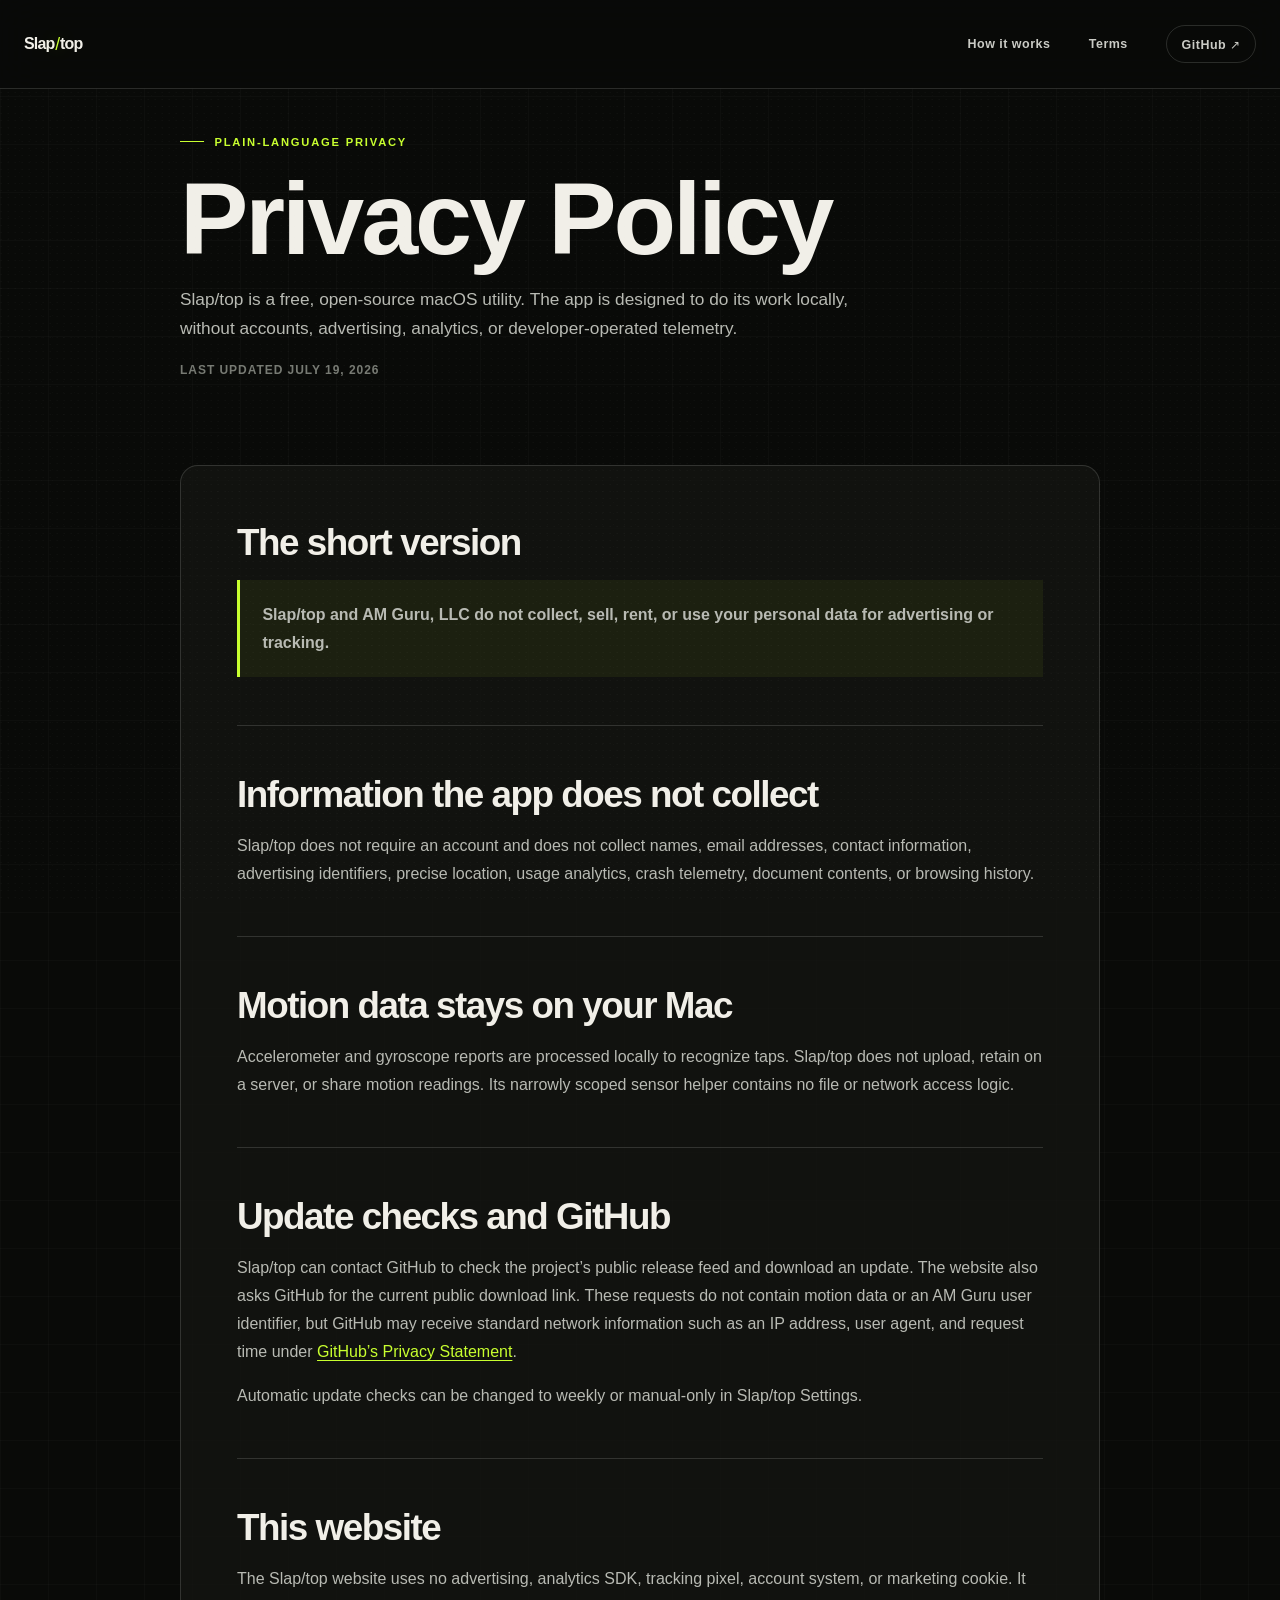
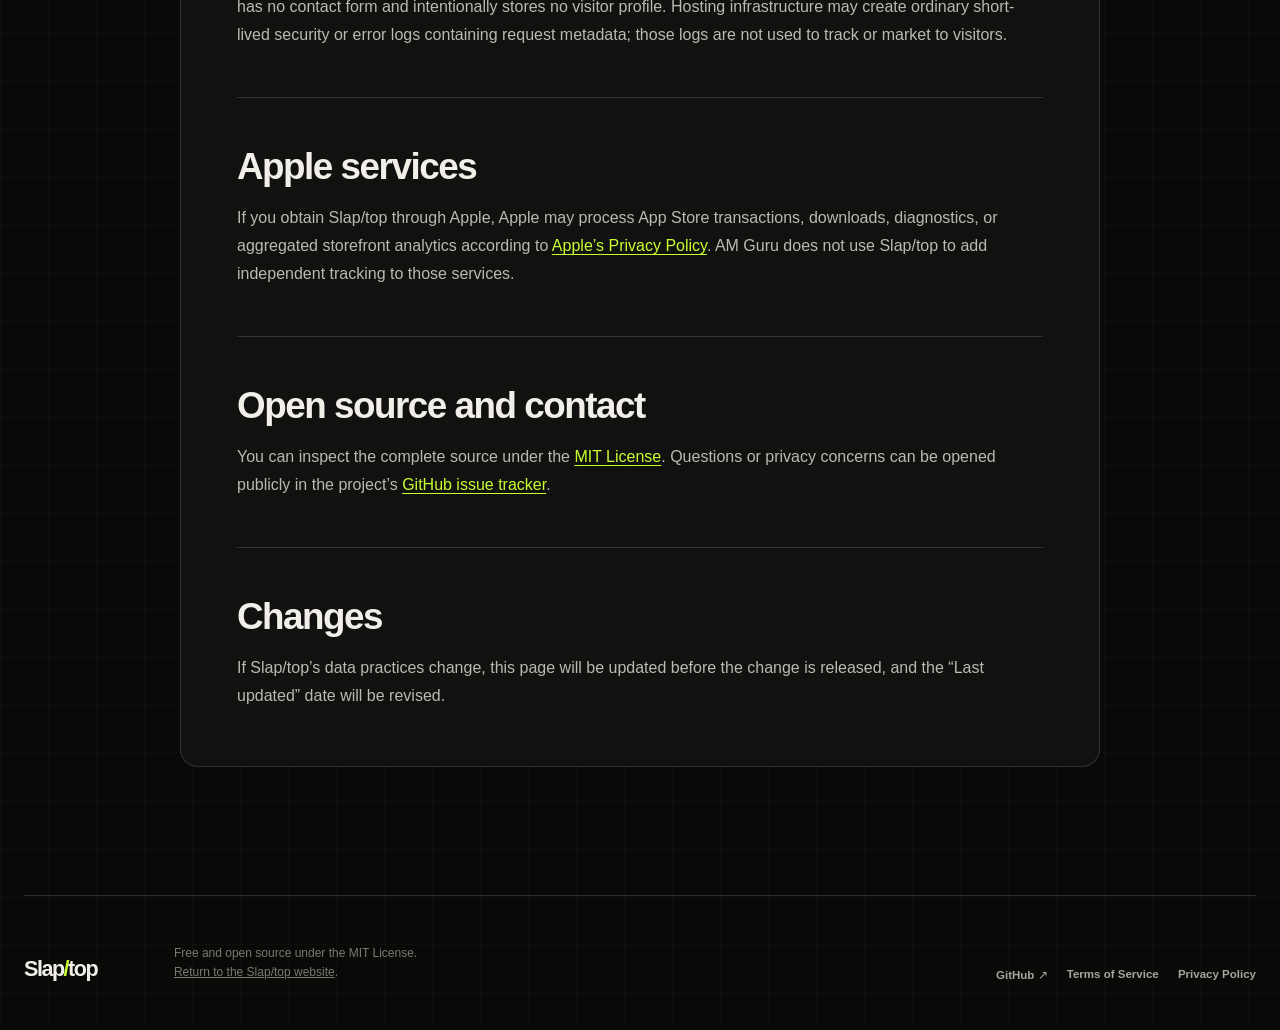
==== website/privacy.html @ 5465f026 "Prepare customizable controls and App Store QA release Add configurable Mission Control key bindings" ====
<!doctype html>
<html lang="en">
<head>
  <meta charset="utf-8">
  <meta name="viewport" content="width=device-width, initial-scale=1, viewport-fit=cover">
  <meta name="theme-color" content="#090a08">
  <meta name="description" content="Privacy Policy for the free, open-source Slap/top macOS app and website.">
  <title>Privacy Policy — Slap/top</title>
  <link rel="stylesheet" href="styles.css?v=20260719-1">
</head>
<body>
  <a class="skip-link" href="#main">Skip to content</a>
  <div class="ambient ambient-one" aria-hidden="true"></div>
  <div class="ambient ambient-two" aria-hidden="true"></div>

  <header class="site-header">
    <div class="site-header-inner">
      <a class="wordmark" href="index.html" aria-label="Slap/top home">
        <span>Slap</span><b aria-hidden="true">/</b><span>top</span>
      </a>
      <nav aria-label="Primary navigation">
        <a href="index.html#how">How it works</a>
        <a href="terms.html">Terms</a>
        <a class="nav-github" href="https://github.com/AM-Guru/Slaptop" target="_blank" rel="noopener noreferrer">GitHub <span aria-hidden="true">↗</span></a>
      </nav>
    </div>
  </header>

  <main class="legal-main" id="main">
    <div class="legal-shell">
      <header class="legal-header">
        <span class="eyebrow">Plain-language privacy</span>
        <h1>Privacy Policy</h1>
        <p>Slap/top is a free, open-source macOS utility. The app is designed to do its work locally, without accounts, advertising, analytics, or developer-operated telemetry.</p>
        <span class="legal-updated">Last updated July 19, 2026</span>
      </header>

      <article class="legal-card">
        <section>
          <h2>The short version</h2>
          <p class="legal-callout"><strong>Slap/top and AM Guru, LLC do not collect, sell, rent, or use your personal data for advertising or tracking.</strong></p>
        </section>

        <section>
          <h2>Information the app does not collect</h2>
          <p>Slap/top does not require an account and does not collect names, email addresses, contact information, advertising identifiers, precise location, usage analytics, crash telemetry, document contents, or browsing history.</p>
        </section>

        <section>
          <h2>Motion data stays on your Mac</h2>
          <p>Accelerometer and gyroscope reports are processed locally to recognize taps. Slap/top does not upload, retain on a server, or share motion readings. Its narrowly scoped sensor helper contains no file or network access logic.</p>
        </section>

        <section>
          <h2>Update checks and GitHub</h2>
          <p>Slap/top can contact GitHub to check the project’s public release feed and download an update. The website also asks GitHub for the current public download link. These requests do not contain motion data or an AM Guru user identifier, but GitHub may receive standard network information such as an IP address, user agent, and request time under <a href="https://docs.github.com/en/site-policy/privacy-policies/github-general-privacy-statement" target="_blank" rel="noopener noreferrer">GitHub’s Privacy Statement</a>.</p>
          <p>Automatic update checks can be changed to weekly or manual-only in Slap/top Settings.</p>
        </section>

        <section>
          <h2>This website</h2>
          <p>The Slap/top website uses no advertising, analytics SDK, tracking pixel, account system, or marketing cookie. It has no contact form and intentionally stores no visitor profile. Hosting infrastructure may create ordinary short-lived security or error logs containing request metadata; those logs are not used to track or market to visitors.</p>
        </section>

        <section>
          <h2>Apple services</h2>
          <p>If you obtain Slap/top through Apple, Apple may process App Store transactions, downloads, diagnostics, or aggregated storefront analytics according to <a href="https://www.apple.com/legal/privacy/" target="_blank" rel="noopener noreferrer">Apple’s Privacy Policy</a>. AM Guru does not use Slap/top to add independent tracking to those services.</p>
        </section>

        <section>
          <h2>Open source and contact</h2>
          <p>You can inspect the complete source under the <a href="https://github.com/AM-Guru/Slaptop/blob/main/LICENSE" target="_blank" rel="noopener noreferrer">MIT License</a>. Questions or privacy concerns can be opened publicly in the project’s <a href="https://github.com/AM-Guru/Slaptop/issues" target="_blank" rel="noopener noreferrer">GitHub issue tracker</a>.</p>
        </section>

        <section>
          <h2>Changes</h2>
          <p>If Slap/top’s data practices change, this page will be updated before the change is released, and the “Last updated” date will be revised.</p>
        </section>
      </article>
    </div>
  </main>

  <footer>
    <div class="footer-wordmark">Slap<span>/</span>top</div>
    <p>Free and open source under the MIT License.<br><a href="index.html">Return to the Slap/top website</a>.</p>
    <div class="footer-links">
      <a href="https://github.com/AM-Guru/Slaptop" target="_blank" rel="noopener noreferrer">GitHub ↗</a>
      <a href="terms.html">Terms of Service</a>
      <a href="privacy.html" aria-current="page">Privacy Policy</a>
    </div>
  </footer>
</body>
</html>
---- website/styles.css ----
:root {
  --ink: #090a08;
  --paper: #f1efe8;
  --muted: #a3a59d;
  --line: rgba(241, 239, 232, 0.15);
  --acid: #c8ff2f;
  --violet: #8d68ff;
  --orange: #ff7548;
  --blue: #527dff;
  --max: 1240px;
  color-scheme: dark;
  font-family: Inter, ui-sans-serif, -apple-system, BlinkMacSystemFont, "Segoe UI", sans-serif;
  font-synthesis: none;
  background: var(--ink);
  color: var(--paper);
}

* {
  box-sizing: border-box;
}

html {
  width: 100%;
  max-width: 100%;
  overflow-x: hidden;
  overflow-x: clip;
  overscroll-behavior-x: none;
  scroll-behavior: auto;
  scroll-padding-top: 7rem;
  touch-action: pan-y;
  -webkit-text-size-adjust: 100%;
  text-size-adjust: 100%;
}

body {
  position: relative;
  width: 100%;
  max-width: 100%;
  min-width: 0;
  margin: 0;
  overflow-x: hidden;
  overflow-x: clip;
  overscroll-behavior-x: none;
  touch-action: pan-y;
  background:
    linear-gradient(rgba(255,255,255,0.021) 1px, transparent 1px),
    linear-gradient(90deg, rgba(255,255,255,0.021) 1px, transparent 1px),
    var(--ink);
  background-size: 48px 48px;
  color: var(--paper);
}

body::before {
  position: fixed;
  z-index: 20;
  inset: 0;
  pointer-events: none;
  content: "";
  opacity: 0.18;
  background-image:
    radial-gradient(circle at 15% 25%, rgba(255,255,255,0.16) 0 0.5px, transparent 0.8px),
    radial-gradient(circle at 75% 65%, rgba(255,255,255,0.12) 0 0.45px, transparent 0.75px);
  background-size: 7px 7px, 11px 11px;
}

a {
  color: inherit;
}

button,
a {
  -webkit-tap-highlight-color: transparent;
  touch-action: manipulation;
}

button {
  font: inherit;
}

.skip-link {
  position: fixed;
  z-index: 100;
  top: 1rem;
  left: 1rem;
  padding: 0.7rem 1rem;
  transform: translateY(-200%);
  background: var(--acid);
  color: var(--ink);
  font-weight: 800;
}

.skip-link:focus {
  transform: translateY(0);
}

.ambient {
  position: fixed;
  z-index: -1;
  width: 44rem;
  height: 44rem;
  border-radius: 50%;
  filter: blur(120px);
  opacity: 0.13;
  pointer-events: none;
}

.ambient-one {
  top: -20rem;
  right: -13rem;
  background: var(--violet);
}

.ambient-two {
  bottom: 5rem;
  left: -24rem;
  background: var(--acid);
}

.site-header {
  position: fixed;
  z-index: 50;
  inset: 0 0 auto;
  width: 100%;
  margin: 0;
  border-bottom: 1px solid var(--line);
  background: rgba(9, 10, 8, 0.88);
  -webkit-backdrop-filter: blur(22px) saturate(145%);
  backdrop-filter: blur(22px) saturate(145%);
}

main {
  width: 100%;
  max-width: 100%;
  overflow-x: hidden;
  overflow-x: clip;
  padding-top: 88px;
}

.site-header-inner {
  width: min(calc(100% - 48px), var(--max));
  height: 88px;
  margin: 0 auto;
  display: flex;
  align-items: center;
  justify-content: space-between;
}

.wordmark {
  display: inline-flex;
  align-items: center;
  gap: 0;
  color: var(--paper);
  font-size: 1rem;
  font-weight: 900;
  letter-spacing: -0.05em;
  text-decoration: none;
}

.wordmark b {
  margin: 0 0.04em;
  color: var(--acid);
  font-size: 1.1em;
  font-weight: 500;
  text-shadow: 0 0 18px rgba(200, 255, 47, 0.48);
}

nav {
  display: flex;
  align-items: center;
  gap: clamp(1.2rem, 3vw, 2.6rem);
}

nav a {
  color: #cacbc5;
  font-size: 0.78rem;
  font-weight: 700;
  letter-spacing: 0.04em;
  text-decoration: none;
  transition: color 180ms ease;
}

nav a:hover,
nav a:focus-visible {
  color: var(--paper);
}

.nav-github {
  padding: 0.66rem 0.9rem;
  border: 1px solid var(--line);
  border-radius: 999px;
}

.nav-download {
  padding: 0.7rem 0.95rem;
  border-radius: 999px;
  background: var(--acid);
  color: var(--ink);
  box-shadow: 0 0 24px rgba(200, 255, 47, 0.12);
}

nav a.nav-download:hover,
nav a.nav-download:focus-visible {
  background: #d7ff68;
  color: var(--ink);
}

.hero {
  position: relative;
  width: min(calc(100% - 48px), var(--max));
  min-height: 760px;
  margin: 0 auto;
  display: grid;
  align-items: center;
  grid-template-columns: minmax(0, 1fr) 32%;
  padding: 7.5rem 0 8.5rem;
}

.hero-copy {
  position: relative;
  z-index: 2;
}

.eyebrow,
.section-number {
  display: inline-flex;
  align-items: center;
  gap: 0.65rem;
  color: var(--acid);
  font-size: 0.7rem;
  font-weight: 850;
  letter-spacing: 0.16em;
  text-transform: uppercase;
}

.eyebrow::before {
  width: 1.5rem;
  height: 1px;
  content: "";
  background: currentColor;
}

h1,
h2,
h3,
p {
  margin-top: 0;
}

h1 {
  max-width: 980px;
  margin: 1.5rem 0 2rem;
  font-size: clamp(4.2rem, 8.5vw, 8.4rem);
  font-weight: 900;
  font-kerning: normal;
  line-height: 0.92;
  letter-spacing: -0.03em;
  text-rendering: optimizeLegibility;
}

h1 span {
  display: inline-block;
  color: var(--acid);
  -webkit-text-stroke: 0;
}

.hero-lede {
  max-width: 660px;
  color: #b8bab3;
  font-size: clamp(1.08rem, 2vw, 1.35rem);
  line-height: 1.65;
}

.hero-actions {
  margin-top: 2.2rem;
  display: flex;
  flex-wrap: wrap;
  gap: 0.8rem;
}

.button {
  min-height: 52px;
  display: inline-flex;
  align-items: center;
  justify-content: center;
  gap: 1.1rem;
  padding: 0.9rem 1.2rem;
  border: 1px solid transparent;
  border-radius: 4px;
  font-size: 0.84rem;
  font-weight: 800;
  text-decoration: none;
  transition: transform 180ms ease, background 180ms ease, color 180ms ease, border-color 180ms ease;
}

.button:hover,
.button:focus-visible {
  transform: translateY(-2px);
}

.button-primary {
  background: var(--acid);
  color: var(--ink);
}

.button-primary:hover,
.button-primary:focus-visible {
  background: #d7ff68;
}

.button-secondary {
  border-color: var(--line);
  color: var(--paper);
}

.button-download {
  border-color: rgba(141, 104, 255, 0.78);
  background: var(--violet);
  color: #fff;
  box-shadow: 0 14px 36px rgba(82, 46, 180, 0.22);
}

.button-download:hover,
.button-download:focus-visible {
  border-color: #a98fff;
  background: #9d7cff;
}

.button-secondary:hover,
.button-secondary:focus-visible {
  border-color: rgba(241, 239, 232, 0.45);
  background: rgba(255,255,255,0.05);
}

.hero-meta {
  margin-top: 3.3rem;
  display: flex;
  flex-wrap: wrap;
  gap: 0.5rem;
}

.hero-meta span {
  padding: 0.48rem 0.7rem;
  border: 1px solid var(--line);
  border-radius: 999px;
  color: #8f918a;
  font-size: 0.66rem;
  font-weight: 750;
  letter-spacing: 0.07em;
  text-transform: uppercase;
}

.hero-orbit {
  position: relative;
  aspect-ratio: 1;
  width: min(34vw, 420px);
  justify-self: end;
}

.orbit-ring,
.hero-orbit::before,
.hero-orbit::after {
  position: absolute;
  inset: 9%;
  border: 1px solid rgba(200, 255, 47, 0.32);
  border-radius: 50%;
  content: "";
}

.hero-orbit::before {
  inset: 25%;
  border-color: rgba(141, 104, 255, 0.36);
}

.hero-orbit::after {
  inset: 38%;
  border: 0;
  background: var(--acid);
  box-shadow: 0 0 80px rgba(200, 255, 47, 0.28);
  animation: orbit-pulse 3.6s ease-in-out infinite;
}

.orbit-ring {
  animation: orbit-spin 14s linear infinite;
}

.orbit-ring::before,
.orbit-ring::after {
  position: absolute;
  width: 1rem;
  height: 1rem;
  border-radius: 50%;
  content: "";
  background: var(--paper);
}

.orbit-ring::before {
  top: 7%;
  left: 19%;
}

.orbit-ring::after {
  right: -0.45rem;
  bottom: 42%;
  background: var(--violet);
}

.orbit-label {
  position: absolute;
  z-index: 2;
  padding: 0.45rem 0.65rem;
  border: 1px solid rgba(255,255,255,0.19);
  background: rgba(9, 10, 8, 0.8);
  color: var(--paper);
  font-size: 0.62rem;
  font-weight: 900;
  letter-spacing: 0.14em;
}

.orbit-label-one { top: 12%; left: 0; transform: rotate(-8deg); }
.orbit-label-two { top: 48%; right: -3%; transform: rotate(7deg); }
.orbit-label-three { bottom: 12%; left: 9%; transform: rotate(4deg); }

@keyframes orbit-spin {
  to { transform: rotate(360deg); }
}

@keyframes orbit-pulse {
  0%, 100% { transform: scale(0.9); }
  50% { transform: scale(1.08); }
}

.kinetic-strip {
  overflow: hidden;
  border-block: 1px solid var(--line);
  background: var(--acid);
  color: var(--ink);
  transform: rotate(-1deg) scale(1.015);
}

.kinetic-track {
  width: max-content;
  display: flex;
  padding: 0.9rem 0;
  font-size: clamp(1rem, 2vw, 1.5rem);
  font-weight: 950;
  letter-spacing: -0.02em;
  animation: ticker 22s linear infinite;
  will-change: transform;
}

.kinetic-track > span {
  flex: 0 0 auto;
  white-space: nowrap;
}

.kinetic-track.is-managed {
  animation: none;
}

@keyframes ticker {
  to { transform: translateX(-50%); }
}

.demo-section,
.how-section,
.history-section,
.open-section {
  width: min(calc(100% - 48px), var(--max));
  margin: 0 auto;
  padding: 9rem 0;
}

.section-heading {
  max-width: 760px;
  margin-bottom: 4rem;
}

.section-heading h2,
.history-intro h2,
.open-card h2 {
  margin: 1.1rem 0 1.2rem;
  font-size: clamp(3rem, 6vw, 5.8rem);
  line-height: 0.93;
  letter-spacing: -0.065em;
}

.section-heading p,
.history-intro p {
  max-width: 650px;
  color: var(--muted);
  font-size: 1.12rem;
  line-height: 1.7;
}

.section-heading code {
  color: #d8dacd;
  font-family: ui-monospace, "SFMono-Regular", Menlo, Monaco, Consolas, monospace;
  font-size: 0.88em;
}

.demo-shell {
  position: relative;
  overflow: hidden;
  border: 1px solid rgba(241, 239, 232, 0.19);
  border-radius: 16px;
  background: #11120f;
  box-shadow: 0 50px 120px rgba(0,0,0,0.48);
}

.demo-shell::after {
  position: absolute;
  top: 0;
  left: 50%;
  width: 60%;
  height: 1px;
  transform: translateX(-50%);
  content: "";
  background: linear-gradient(90deg, transparent, var(--acid), transparent);
}

.demo-topbar,
.demo-caption {
  min-height: 54px;
  display: flex;
  align-items: center;
  justify-content: space-between;
  padding: 0 1.2rem;
  border-bottom: 1px solid var(--line);
  color: #90928b;
  font-size: 0.62rem;
  font-weight: 850;
  letter-spacing: 0.12em;
}

.window-dots {
  display: flex;
  gap: 0.42rem;
}

.window-dots i {
  width: 0.62rem;
  height: 0.62rem;
  border-radius: 50%;
  background: #ff5f57;
}

.window-dots i:nth-child(2) { background: #febc2e; }
.window-dots i:nth-child(3) { background: #28c840; }

.live-badge {
  display: inline-flex;
  align-items: center;
  gap: 0.5rem;
}

.live-badge i {
  width: 0.5rem;
  height: 0.5rem;
  border-radius: 50%;
  background: var(--acid);
  box-shadow: 0 0 14px rgba(200, 255, 47, 0.6);
}

.demo-stage {
  position: relative;
  min-height: clamp(360px, 52vw, 660px);
  display: grid;
  place-items: center;
  background:
    radial-gradient(circle at 50% 25%, rgba(141, 104, 255, 0.17), transparent 32%),
    radial-gradient(circle at 75% 80%, rgba(200, 255, 47, 0.08), transparent 28%),
    #0b0c0a;
}

#tap-demo {
  width: 100%;
  height: 100%;
  position: absolute;
  inset: 0;
  pointer-events: none;
}

.screen-tap-zone {
  position: absolute;
  z-index: 3;
  display: block;
  padding: 0;
  border: 0;
  border-radius: 7px;
  background: transparent;
  color: transparent;
  cursor: pointer;
  touch-action: manipulation;
  -webkit-user-select: none;
  user-select: none;
}

.screen-tap-zone:focus-visible {
  background: rgba(200, 255, 47, 0.045);
  outline: 1px solid rgba(200, 255, 47, 0.42);
  outline-offset: -1px;
}

@media (hover: hover) and (pointer: fine) {
  .screen-tap-zone:hover {
    background: rgba(200, 255, 47, 0.045);
    outline: 1px solid rgba(200, 255, 47, 0.42);
    outline-offset: -1px;
  }
}

.screen-tap-top {
  z-index: 4;
}

.demo-fallback {
  display: none;
}

.demo-caption {
  position: relative;
  min-height: 64px;
  border-top: 1px solid var(--line);
  border-bottom: 0;
  color: var(--paper);
  font-size: 0.78rem;
  letter-spacing: 0;
  text-transform: none;
}

.demo-status {
  min-width: 0;
  display: flex;
  align-items: center;
  gap: 1rem;
}

.space-pagination {
  display: inline-flex;
  align-items: center;
  gap: 0.32rem;
}

.space-pagination i {
  width: 0.34rem;
  height: 0.34rem;
  display: block;
  border-radius: 50%;
  background: #3c3e38;
  transition: width 180ms ease, border-radius 180ms ease, background 180ms ease;
}

.space-pagination i.is-current {
  width: 0.9rem;
  border-radius: 999px;
  background: var(--acid);
}

.demo-controls {
  display: grid;
  grid-template-columns: repeat(3, minmax(0, 1fr));
  border-top: 1px solid var(--line);
}

.demo-control {
  min-height: 88px;
  padding: 1rem 1.25rem;
  display: flex;
  align-items: center;
  justify-content: space-between;
  gap: 1rem;
  border: 0;
  background: #141510;
  color: var(--paper);
  cursor: pointer;
  text-align: left;
  touch-action: manipulation;
  transform-origin: center;
  transition: background 180ms ease, color 180ms ease, box-shadow 180ms ease;
}

.demo-control + .demo-control {
  border-left: 1px solid var(--line);
}

.demo-control span {
  color: #898b84;
  font-size: 0.66rem;
  font-weight: 850;
  letter-spacing: 0.12em;
  text-transform: uppercase;
}

.demo-control strong {
  display: inline-flex;
  align-items: center;
  gap: 0.65rem;
  font-size: clamp(0.9rem, 1.8vw, 1.15rem);
}

.demo-control strong i {
  color: var(--acid);
  font-size: 1.4em;
  font-style: normal;
  font-weight: 400;
}

.demo-control:focus-visible {
  background: #ddff83;
  color: var(--ink);
}

.demo-control:active {
  background: var(--acid);
  color: var(--ink);
}

.demo-control.is-triggered,
.demo-control.is-clicked {
  background: var(--acid);
  color: var(--ink);
}

.demo-control.is-clicked {
  animation: demo-control-click-pulse 540ms cubic-bezier(0.22, 1, 0.36, 1);
}

.demo-control:focus-visible span,
.demo-control:active span,
.demo-control.is-triggered span,
.demo-control.is-clicked span,
.demo-control:focus-visible strong i,
.demo-control:active strong i,
.demo-control.is-triggered strong i,
.demo-control.is-clicked strong i {
  color: var(--ink);
}

@media (hover: hover) and (pointer: fine) {
  .demo-control:hover {
    background: #ddff83;
    color: var(--ink);
  }

  .demo-control:hover span,
  .demo-control:hover strong i {
    color: var(--ink);
  }
}

@keyframes demo-control-click-pulse {
  0% {
    transform: scale(1);
    box-shadow: inset 0 0 0 0 rgba(9, 10, 8, 0);
  }
  38% {
    transform: scale(0.975);
    box-shadow: inset 0 0 0 6px rgba(9, 10, 8, 0.18);
  }
  100% {
    transform: scale(1);
    box-shadow: inset 0 0 0 0 rgba(9, 10, 8, 0);
  }
}

.phase-meter {
  width: min(38%, 280px);
  height: 3px;
  overflow: hidden;
  background: rgba(255,255,255,0.09);
}

.phase-meter i {
  width: 100%;
  height: 100%;
  display: block;
  transform: scaleX(0);
  transform-origin: left;
  background: linear-gradient(90deg, var(--acid), var(--violet));
}

.how-section {
  border-top: 1px solid var(--line);
}

.signal-flow {
  display: grid;
  grid-template-columns: 1fr auto 1fr auto 1fr;
  align-items: stretch;
}

.flow-card {
  min-height: 380px;
  padding: 1.4rem;
  display: flex;
  flex-direction: column;
  border: 1px solid var(--line);
  background: rgba(17,18,15,0.74);
}

.flow-index {
  color: #6f716b;
  font-size: 0.68rem;
  font-weight: 800;
  letter-spacing: 0.13em;
}

.flow-glyph {
  height: 130px;
  margin: 2rem 0 auto;
  display: flex;
  align-items: center;
  justify-content: center;
}

.flow-card h3 {
  margin: 2rem 0 0.75rem;
  font-size: 1.45rem;
  letter-spacing: -0.035em;
}

.flow-card p {
  margin: 0;
  color: var(--muted);
  font-size: 0.9rem;
  line-height: 1.65;
}

.flow-arrow {
  width: 54px;
  display: grid;
  place-items: center;
  color: var(--acid);
  font-size: 1.3rem;
}

.sensor-glyph {
  position: relative;
}

.sensor-glyph i {
  position: absolute;
  width: 28px;
  height: 28px;
  border: 2px solid var(--acid);
  border-radius: 50%;
  animation: sensor-wave 2.3s ease-out infinite;
}

.sensor-glyph i:nth-child(2) { animation-delay: 0.6s; }
.sensor-glyph i:nth-child(3) { animation-delay: 1.2s; }

@keyframes sensor-wave {
  from { transform: scale(0.4); opacity: 1; }
  to { transform: scale(3.4); opacity: 0; }
}

.classify-glyph {
  gap: 1.2rem;
  color: var(--paper);
  font-size: 1.4rem;
  font-weight: 900;
}

.classify-glyph i {
  width: 2px;
  height: 80px;
  display: block;
  background: linear-gradient(var(--acid), var(--violet));
  transform: rotate(19deg);
}

.spaces-glyph {
  position: relative;
}

.spaces-glyph i {
  position: absolute;
  width: 112px;
  height: 72px;
  border: 1px solid rgba(255,255,255,0.42);
  border-radius: 5px;
  background: #161812;
  box-shadow: 0 14px 30px rgba(0,0,0,0.22);
}

.spaces-glyph i:nth-child(1) { transform: translateX(-35px) scale(0.8); opacity: 0.5; }
.spaces-glyph i:nth-child(2) { z-index: 2; border-color: var(--acid); background: linear-gradient(135deg, #1c2512, #161812); }
.spaces-glyph i:nth-child(3) { transform: translateX(35px) scale(0.8); opacity: 0.5; }

.mapping-card {
  margin-top: 1.2rem;
  display: grid;
  grid-template-columns: repeat(3, minmax(0, 1fr));
  align-items: stretch;
  gap: 0;
  padding: 0;
  border: 1px solid var(--line);
  background: var(--paper);
  color: var(--ink);
}

.mapping-card div {
  display: flex;
  flex-direction: column;
  gap: 0.35rem;
  padding: 2rem;
}

.mapping-card div + div {
  border-left: 1px solid rgba(9, 10, 8, 0.14);
}

.mapping-label {
  color: #6a6b66;
  font-size: 0.64rem;
  font-weight: 800;
  letter-spacing: 0.14em;
}

.mapping-card strong {
  font-size: clamp(1rem, 2vw, 1.4rem);
}

.mapping-card strong i {
  color: var(--violet);
  font-size: 1.35em;
  font-style: normal;
  font-weight: 400;
}

.mapping-arrow {
  color: var(--violet);
  font-size: 2.4rem;
  font-weight: 300;
}

.history-section {
  border-top: 1px solid var(--line);
}

.history-intro {
  max-width: 980px;
  margin-bottom: 5rem;
}

.history-intro em {
  color: var(--orange);
  font-family: Georgia, "Times New Roman", serif;
  font-weight: 400;
}

.timeline {
  border-top: 1px solid var(--line);
}

.timeline-item {
  display: grid;
  grid-template-columns: minmax(120px, 0.32fr) minmax(0, 1fr);
  gap: clamp(2rem, 8vw, 8rem);
  padding: 3.5rem 0;
  border-bottom: 1px solid var(--line);
}

.timeline-year {
  color: #777a72;
  font-size: clamp(2.2rem, 5vw, 5rem);
  font-weight: 900;
  letter-spacing: -0.07em;
}

.timeline-copy {
  max-width: 700px;
}

.timeline-copy h3 {
  margin-bottom: 0.8rem;
  font-size: clamp(1.65rem, 3vw, 2.45rem);
  letter-spacing: -0.045em;
}

.timeline-copy p {
  color: var(--muted);
  font-size: 1.04rem;
  line-height: 1.75;
}

.timeline-copy strong {
  color: var(--paper);
}

.timeline-warning .timeline-year,
.timeline-warning h3 {
  color: var(--orange);
}

.timeline-warning {
  position: relative;
}

.timeline-warning::before {
  position: absolute;
  inset: 0 -100vw;
  z-index: -1;
  content: "";
  background: rgba(255, 117, 72, 0.045);
}

.pull-quote {
  margin-top: 2rem;
  padding-left: 1.2rem;
  border-left: 2px solid var(--orange);
  color: var(--paper) !important;
  font-family: Georgia, "Times New Roman", serif;
  font-size: clamp(1.35rem, 2.4vw, 2.05rem) !important;
  font-style: italic;
  line-height: 1.35 !important;
}

.timeline-now .timeline-year,
.timeline-now h3 {
  color: var(--acid);
}

.reality-check {
  width: min(calc(100% - 48px), var(--max));
  margin: 0 auto 4rem;
  display: grid;
  grid-template-columns: auto minmax(0, 1fr);
  gap: 2rem;
  align-items: center;
  padding: 2.5rem;
  border: 1px solid rgba(255,117,72,0.42);
  background: rgba(255,117,72,0.075);
}

.reality-mark {
  width: 76px;
  height: 76px;
  display: grid;
  place-items: center;
  border-radius: 50%;
  background: var(--orange);
  color: var(--ink);
  font-size: 2.5rem;
  font-weight: 950;
}

.reality-check .section-number {
  color: var(--orange);
}

.reality-check h2 {
  margin: 0.5rem 0 0.45rem;
  font-size: clamp(1.7rem, 3vw, 2.6rem);
  letter-spacing: -0.045em;
}

.reality-check p {
  max-width: 800px;
  margin-bottom: 0;
  color: #b1a49e;
  line-height: 1.65;
}

.open-section {
  display: grid;
  grid-template-columns: minmax(0, 1.35fr) minmax(280px, 0.65fr);
  gap: 1rem;
}

.open-card,
.requirements {
  border: 1px solid var(--line);
}

.open-card {
  min-height: 610px;
  padding: clamp(2rem, 5vw, 5rem);
  display: flex;
  flex-direction: column;
  align-items: flex-start;
  background: var(--acid);
  color: var(--ink);
}

.availability {
  display: inline-flex;
  align-items: center;
  gap: 0.5rem;
  font-size: 0.67rem;
  font-weight: 900;
  letter-spacing: 0.13em;
}

.availability i {
  width: 0.55rem;
  height: 0.55rem;
  border-radius: 50%;
  background: var(--ink);
  animation: availability-pulse 1.7s ease-in-out infinite;
}

@keyframes availability-pulse {
  50% { opacity: 0.3; }
}

.open-card h2 {
  max-width: 700px;
  margin-top: auto;
}

.open-card p {
  max-width: 650px;
  color: #373a30;
  font-size: 1.06rem;
  line-height: 1.65;
}

.button-dark {
  margin-top: 1.3rem;
  background: var(--ink);
  color: var(--paper);
}

.button-dark:hover,
.button-dark:focus-visible {
  background: #24261f;
}

.requirements {
  padding: 2rem;
  background: #11120f;
}

.requirements h3 {
  margin-bottom: 2.2rem;
  font-size: 1.55rem;
  letter-spacing: -0.04em;
}

.requirements dl {
  margin: 0;
}

.requirements dl div {
  padding: 1.15rem 0;
  border-top: 1px solid var(--line);
}

.requirements dt {
  margin-bottom: 0.32rem;
  color: #72756e;
  font-size: 0.64rem;
  font-weight: 800;
  letter-spacing: 0.12em;
  text-transform: uppercase;
}

.requirements dd {
  margin: 0;
  color: #d4d5cf;
  font-size: 0.88rem;
  line-height: 1.5;
}

footer {
  width: min(calc(100% - 48px), var(--max));
  margin: 0 auto;
  display: grid;
  grid-template-columns: auto minmax(0, 1fr) auto;
  gap: clamp(2rem, 6vw, 6rem);
  align-items: end;
  padding: 3rem 0;
  border-top: 1px solid var(--line);
}

.footer-wordmark {
  font-size: 1.35rem;
  font-weight: 950;
  letter-spacing: -0.07em;
}

.footer-wordmark span {
  color: var(--acid);
}

footer p {
  max-width: 670px;
  margin: 0;
  color: #777a73;
  font-size: 0.75rem;
  line-height: 1.55;
}

footer p a:hover,
footer p a:focus-visible {
  color: var(--paper);
}

.footer-links {
  display: flex;
  flex-wrap: wrap;
  gap: 1.2rem;
}

.footer-links a {
  color: #a4a69f;
  font-size: 0.72rem;
  font-weight: 750;
  text-decoration: none;
}

.legal-main {
  min-height: calc(100vh - 88px);
  padding: clamp(5rem, 10vw, 9rem) 0;
}

.legal-shell {
  width: min(calc(100% - 48px), 920px);
  margin: 0 auto;
}

.legal-header {
  margin-bottom: clamp(3rem, 7vw, 5.5rem);
}

.legal-header h1 {
  max-width: none;
  margin-bottom: 1.2rem;
  font-size: clamp(3.4rem, 8vw, 6.8rem);
}

.legal-header p {
  max-width: 720px;
  color: #b8bab3;
  font-size: 1.08rem;
  line-height: 1.7;
}

.legal-updated {
  display: block;
  margin-top: 1.2rem;
  color: #777a73;
  font-size: 0.75rem;
  font-weight: 750;
  letter-spacing: 0.08em;
  text-transform: uppercase;
}

.legal-card {
  padding: clamp(1.5rem, 5vw, 3.5rem);
  border: 1px solid var(--line);
  border-radius: 18px;
  background: rgba(20, 21, 18, 0.78);
}

.legal-card section + section {
  margin-top: 3rem;
  padding-top: 3rem;
  border-top: 1px solid var(--line);
}

.legal-card h2 {
  margin-bottom: 1rem;
  font-size: clamp(1.65rem, 4vw, 2.3rem);
  letter-spacing: -0.04em;
}

.legal-card p,
.legal-card li {
  color: #b8bab3;
  font-size: 1rem;
  line-height: 1.75;
}

.legal-card p:last-child,
.legal-card ul:last-child {
  margin-bottom: 0;
}

.legal-card ul {
  margin: 1rem 0 0;
  padding-left: 1.35rem;
}

.legal-card li + li {
  margin-top: 0.65rem;
}

.legal-card a {
  color: var(--acid);
  text-underline-offset: 0.18em;
}

.legal-callout {
  padding: 1.3rem 1.4rem;
  border-left: 3px solid var(--acid);
  background: rgba(200, 255, 47, 0.06);
}

.reveal {
  opacity: 1;
  transform: translateY(0);
}

:focus-visible {
  outline: 2px solid var(--acid);
  outline-offset: 4px;
}

@media (max-width: 900px) {
  .hero {
    min-height: auto;
    grid-template-columns: 1fr;
    padding: 7rem 0 6rem;
  }

  .hero-copy {
    grid-column: 1;
    grid-row: 1;
  }

  .hero-orbit {
    position: absolute;
    top: 12%;
    right: -14%;
    width: 42vw;
    opacity: 0.55;
  }

  .signal-flow {
    grid-template-columns: 1fr;
  }

  .flow-arrow {
    width: auto;
    height: 48px;
    transform: rotate(90deg);
  }

  .flow-card {
    min-height: 320px;
  }

  .mapping-card {
    grid-template-columns: 1fr;
  }

  .mapping-card div + div {
    border-top: 1px solid rgba(9, 10, 8, 0.14);
    border-left: 0;
  }

  .open-section {
    grid-template-columns: 1fr;
  }

  .open-card {
    min-height: 540px;
  }

  footer {
    grid-template-columns: 1fr;
    align-items: start;
    gap: 1.4rem;
  }
}

@media (max-width: 640px) {
  .site-header-inner,
  .hero,
  .demo-section,
  .how-section,
  .history-section,
  .open-section,
  .reality-check,
  .legal-shell,
  footer {
    width: min(calc(100% - 28px), var(--max));
  }

  .site-header-inner {
    height: 72px;
  }

  main {
    padding-top: 72px;
  }

  nav {
    gap: 0.45rem;
  }

  nav a:not(.nav-github):not(.nav-download) {
    display: none;
  }

  .nav-github,
  .nav-download {
    padding: 0.55rem 0.68rem;
    font-size: 0.7rem;
  }

  .hero {
    padding: 5rem 0 5.5rem;
  }

  h1 {
    font-size: clamp(3.35rem, 17vw, 5.7rem);
    line-height: 0.92;
    letter-spacing: -0.025em;
  }

  .hero-orbit {
    top: 8%;
    right: -25%;
    width: 64vw;
    opacity: 0.34;
  }

  .hero-actions {
    align-items: stretch;
    flex-direction: column;
  }

  .button {
    width: 100%;
  }

  .demo-section,
  .how-section,
  .history-section,
  .open-section {
    padding: 6rem 0;
  }

  .section-heading {
    margin-bottom: 2.6rem;
  }

  .demo-topbar > span:nth-of-type(1) {
    display: none;
  }

  .live-badge {
    margin-left: auto;
  }

  .demo-stage {
    min-height: 320px;
  }

  .demo-controls {
    grid-template-columns: 1fr;
  }

  .demo-control {
    min-height: 72px;
  }

  .demo-control + .demo-control {
    border-top: 1px solid var(--line);
    border-left: 0;
  }

  .demo-caption {
    align-items: flex-start;
    flex-direction: column;
    justify-content: center;
    gap: 0.7rem;
    padding-block: 0.8rem;
  }

  .demo-status {
    width: 100%;
    align-items: flex-start;
    flex-direction: column;
    gap: 0.55rem;
  }

  .phase-meter {
    width: 100%;
  }

  .mapping-card {
    gap: 0;
    padding: 0;
  }

  .timeline-item {
    grid-template-columns: 1fr;
    gap: 1.2rem;
    padding: 2.6rem 0;
  }

  .timeline-year {
    font-size: 2.4rem;
  }

  .reality-check {
    grid-template-columns: 1fr;
    padding: 1.5rem;
  }

  .reality-mark {
    width: 54px;
    height: 54px;
    font-size: 1.8rem;
  }

  .open-card {
    min-height: 520px;
    padding: 1.5rem;
  }

  .open-card h2 {
    font-size: clamp(2.7rem, 13vw, 4rem);
  }

  .footer-links {
    justify-content: space-between;
  }
}

@media (max-width: 360px) {
  .nav-github {
    display: none;
  }

  .demo-control {
    align-items: flex-start;
    flex-direction: column;
    gap: 0.45rem;
  }
}

@media (prefers-reduced-motion: reduce) {
  html { scroll-behavior: auto; }
  *, *::before, *::after {
    animation-duration: 0.001ms !important;
    animation-iteration-count: 1 !important;
    transition-duration: 0.001ms !important;
  }
  .reveal {
    opacity: 1;
    transform: none;
  }
}
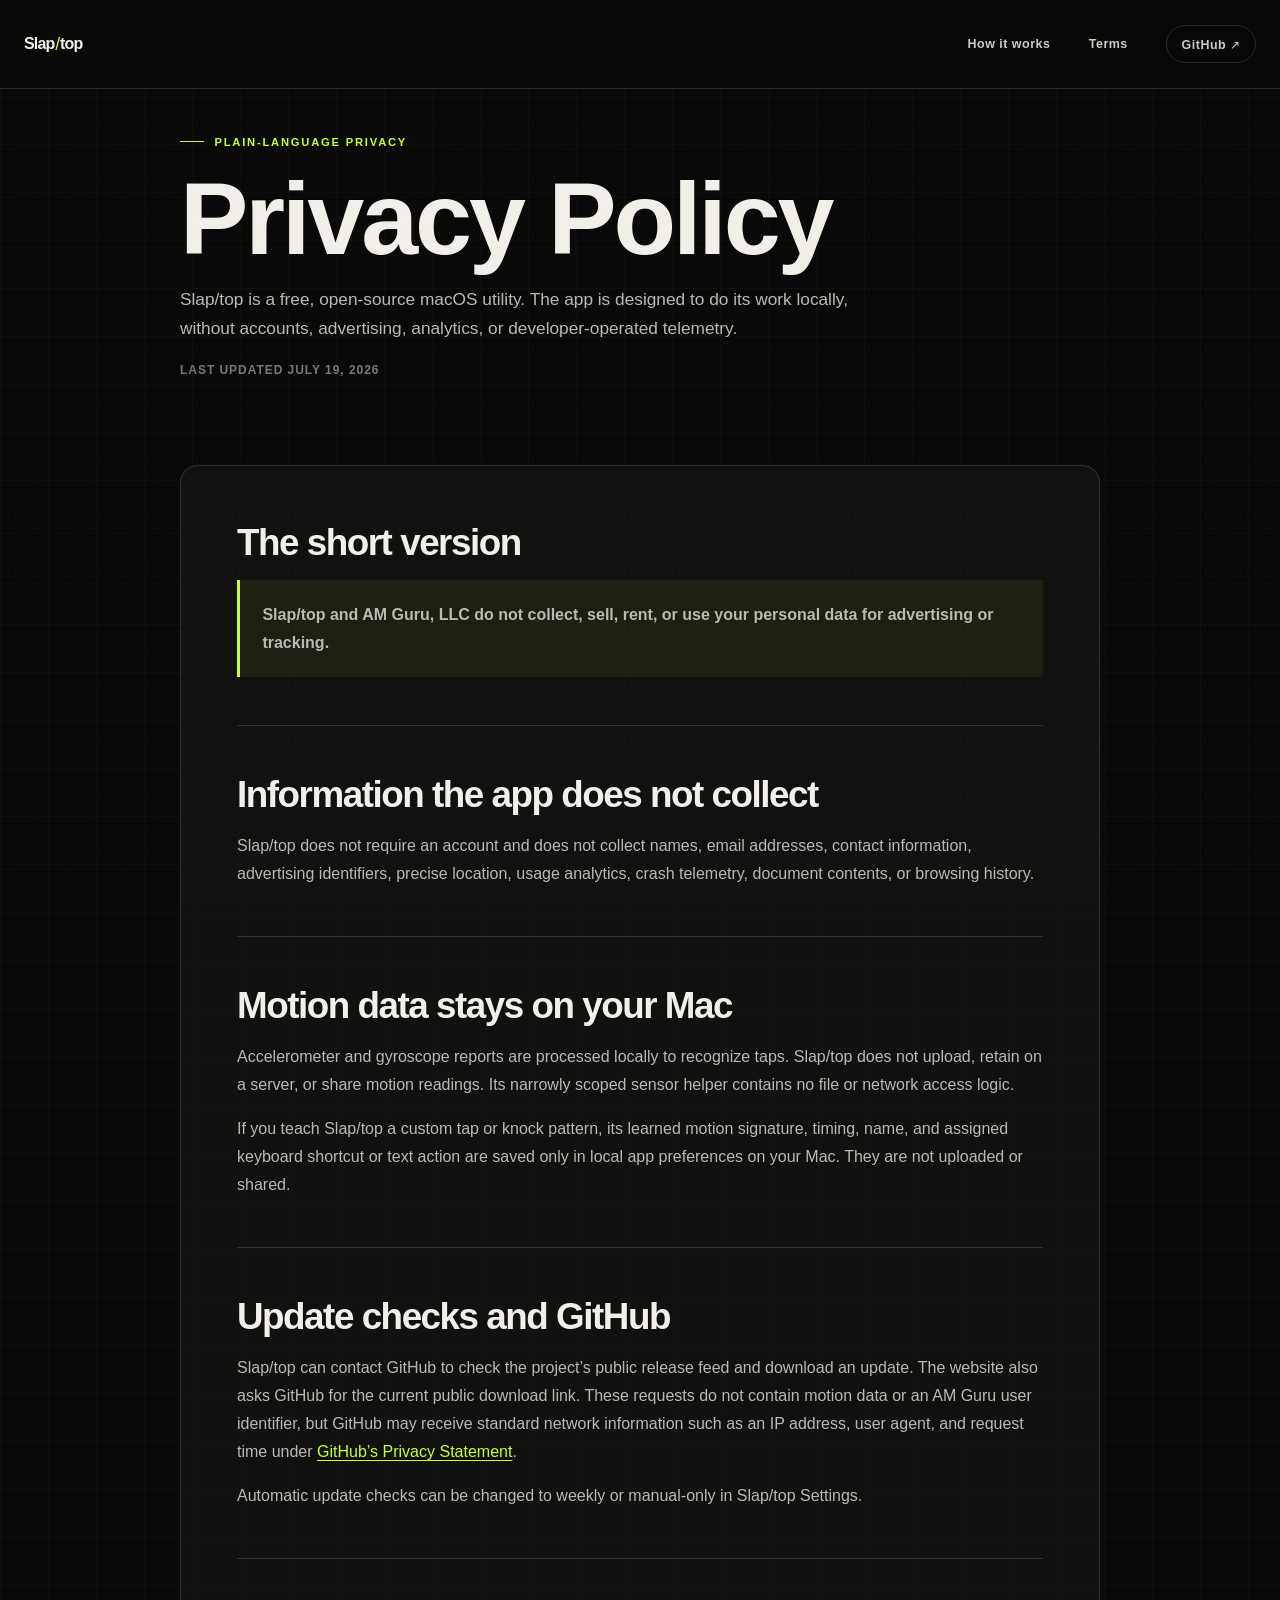
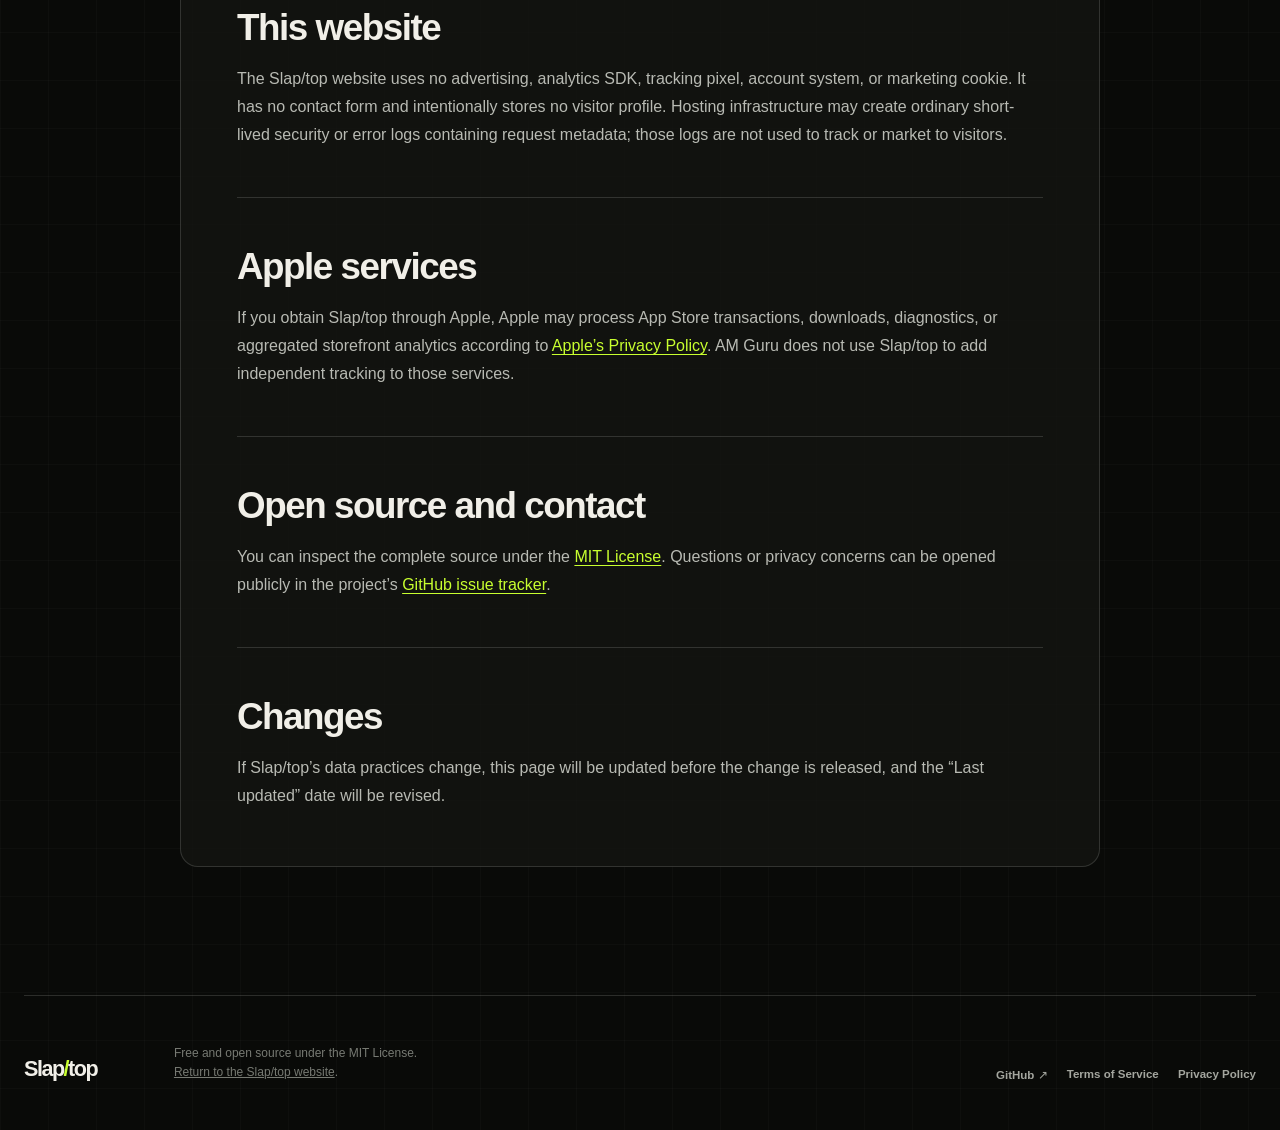
==== commit eb7c90d6: "Improve custom knock pattern support Allow impacts 100 ms apart, capture macOS system shortcuts whil" ====
--- a/website/privacy.html
+++ b/website/privacy.html
@@ -6,7 +6,7 @@
   <meta name="theme-color" content="#090a08">
   <meta name="description" content="Privacy Policy for the free, open-source Slap/top macOS app and website.">
   <title>Privacy Policy — Slap/top</title>
-  <link rel="stylesheet" href="styles.css?v=20260719-1">
+  <link rel="stylesheet" href="styles.css?v=20260719-2">
 </head>
 <body>
   <a class="skip-link" href="#main">Skip to content</a>
@@ -49,6 +49,7 @@
         <section>
           <h2>Motion data stays on your Mac</h2>
           <p>Accelerometer and gyroscope reports are processed locally to recognize taps. Slap/top does not upload, retain on a server, or share motion readings. Its narrowly scoped sensor helper contains no file or network access logic.</p>
+          <p>If you teach Slap/top a custom tap or knock pattern, its learned motion signature, timing, name, and assigned keyboard shortcut or text action are saved only in local app preferences on your Mac. They are not uploaded or shared.</p>
         </section>
 
         <section>
--- a/website/styles.css
+++ b/website/styles.css
@@ -463,6 +463,7 @@
 
 .demo-section,
 .how-section,
+.pattern-section,
 .history-section,
 .open-section {
   width: min(calc(100% - 48px), var(--max));
@@ -929,6 +930,222 @@
   font-weight: 400;
 }
 
+.pattern-section {
+  border-top: 1px solid var(--line);
+}
+
+.pattern-intro {
+  max-width: 940px;
+  margin-bottom: 4rem;
+}
+
+.pattern-intro h2 {
+  margin: 1.1rem 0 1.2rem;
+  font-size: clamp(3rem, 6vw, 5.8rem);
+  line-height: 0.93;
+  letter-spacing: -0.065em;
+}
+
+.pattern-intro h2 em {
+  color: var(--violet);
+  font-family: Georgia, "Times New Roman", serif;
+  font-weight: 400;
+}
+
+.pattern-intro p {
+  max-width: 730px;
+  color: var(--muted);
+  font-size: 1.12rem;
+  line-height: 1.7;
+}
+
+.pattern-board {
+  overflow: hidden;
+  border: 1px solid rgba(141, 104, 255, 0.5);
+  background:
+    linear-gradient(rgba(141, 104, 255, 0.045) 1px, transparent 1px),
+    linear-gradient(90deg, rgba(141, 104, 255, 0.045) 1px, transparent 1px),
+    rgba(15, 15, 14, 0.9);
+  background-size: 24px 24px;
+}
+
+.pattern-board-header {
+  min-height: 54px;
+  padding: 0 1.4rem;
+  display: flex;
+  align-items: center;
+  justify-content: space-between;
+  gap: 1rem;
+  border-bottom: 1px solid var(--line);
+  color: #90928b;
+  font-size: 0.65rem;
+  font-weight: 850;
+  letter-spacing: 0.13em;
+}
+
+.pattern-ready {
+  display: inline-flex;
+  align-items: center;
+  gap: 0.45rem;
+  color: var(--acid);
+}
+
+.pattern-ready i {
+  width: 0.5rem;
+  height: 0.5rem;
+  border-radius: 50%;
+  background: currentColor;
+  box-shadow: 0 0 14px rgba(200, 255, 47, 0.65);
+}
+
+.pattern-wave {
+  min-height: 250px;
+  padding: 3rem clamp(1.4rem, 7vw, 6rem);
+  display: flex;
+  align-items: center;
+}
+
+.pattern-hit {
+  position: relative;
+  flex: 0 0 72px;
+  height: 120px;
+  display: flex;
+  align-items: flex-end;
+  justify-content: center;
+}
+
+.pattern-hit i {
+  position: absolute;
+  inset: 0 auto auto 50%;
+  width: 3px;
+  height: 88px;
+  transform: translateX(-50%);
+  background: linear-gradient(transparent, var(--acid) 22%, var(--violet) 78%, transparent);
+  box-shadow: 0 0 20px rgba(141, 104, 255, 0.5);
+}
+
+.pattern-hit-two i {
+  height: 112px;
+  background: linear-gradient(transparent, var(--orange) 20%, var(--violet) 76%, transparent);
+}
+
+.pattern-hit-three i {
+  height: 98px;
+}
+
+.pattern-hit b {
+  color: #7c7e77;
+  font-size: 0.63rem;
+  letter-spacing: 0.12em;
+}
+
+.pattern-gap {
+  position: relative;
+  height: 1px;
+  background: rgba(241, 239, 232, 0.28);
+}
+
+.pattern-gap::after {
+  position: absolute;
+  inset: -3px 0 auto;
+  height: 7px;
+  border-inline: 1px solid rgba(241, 239, 232, 0.42);
+  content: "";
+}
+
+.pattern-gap-short {
+  flex: 0.45 1 160px;
+}
+
+.pattern-gap-long {
+  flex: 1 1 360px;
+}
+
+.pattern-board-footer {
+  display: grid;
+  grid-template-columns: 1.25fr 1fr 1fr;
+  border-top: 1px solid var(--line);
+}
+
+.pattern-board-footer div {
+  min-width: 0;
+  padding: 1.5rem;
+}
+
+.pattern-board-footer div + div {
+  border-left: 1px solid var(--line);
+}
+
+.pattern-board-footer span,
+.pattern-board-footer strong {
+  display: block;
+}
+
+.pattern-board-footer span {
+  margin-bottom: 0.45rem;
+  color: #777a72;
+  font-size: 0.62rem;
+  font-weight: 850;
+  letter-spacing: 0.13em;
+}
+
+.pattern-board-footer strong {
+  color: #d9dad4;
+  font-size: 0.88rem;
+  line-height: 1.45;
+}
+
+.pattern-grid {
+  margin-top: 1rem;
+  display: grid;
+  grid-template-columns: repeat(3, minmax(0, 1fr));
+}
+
+.pattern-card {
+  min-height: 300px;
+  padding: 2rem;
+  border: 1px solid var(--line);
+  background: rgba(17, 18, 15, 0.74);
+}
+
+.pattern-card + .pattern-card {
+  border-left: 0;
+}
+
+.pattern-index {
+  color: var(--violet);
+  font-size: 0.68rem;
+  font-weight: 850;
+  letter-spacing: 0.13em;
+}
+
+.pattern-card h3 {
+  margin: 5rem 0 0.75rem;
+  font-size: 1.45rem;
+  letter-spacing: -0.035em;
+}
+
+.pattern-card p {
+  margin: 0;
+  color: var(--muted);
+  font-size: 0.9rem;
+  line-height: 1.65;
+}
+
+.pattern-local {
+  margin: 1rem 0 0;
+  padding: 1.3rem 1.5rem;
+  border-left: 3px solid var(--acid);
+  background: rgba(200, 255, 47, 0.055);
+  color: var(--muted);
+  font-size: 0.9rem;
+  line-height: 1.65;
+}
+
+.pattern-local strong {
+  color: var(--paper);
+}
+
 .mapping-arrow {
   color: var(--violet);
   font-size: 2.4rem;
@@ -1352,6 +1569,15 @@
     border-left: 0;
   }
 
+  .pattern-grid {
+    grid-template-columns: 1fr;
+  }
+
+  .pattern-card + .pattern-card {
+    border-top: 0;
+    border-left: 1px solid var(--line);
+  }
+
   .open-section {
     grid-template-columns: 1fr;
   }
@@ -1372,6 +1598,7 @@
   .hero,
   .demo-section,
   .how-section,
+  .pattern-section,
   .history-section,
   .open-section,
   .reality-check,
@@ -1430,6 +1657,7 @@
 
   .demo-section,
   .how-section,
+  .pattern-section,
   .history-section,
   .open-section {
     padding: 6rem 0;
@@ -1488,6 +1716,36 @@
     padding: 0;
   }
 
+  .pattern-intro {
+    margin-bottom: 2.6rem;
+  }
+
+  .pattern-wave {
+    min-height: 190px;
+    padding: 2rem 0.7rem;
+  }
+
+  .pattern-hit {
+    flex-basis: 46px;
+  }
+
+  .pattern-board-footer {
+    grid-template-columns: 1fr;
+  }
+
+  .pattern-board-footer div + div {
+    border-top: 1px solid var(--line);
+    border-left: 0;
+  }
+
+  .pattern-card {
+    min-height: auto;
+  }
+
+  .pattern-card h3 {
+    margin-top: 3rem;
+  }
+
   .timeline-item {
     grid-template-columns: 1fr;
     gap: 1.2rem;
